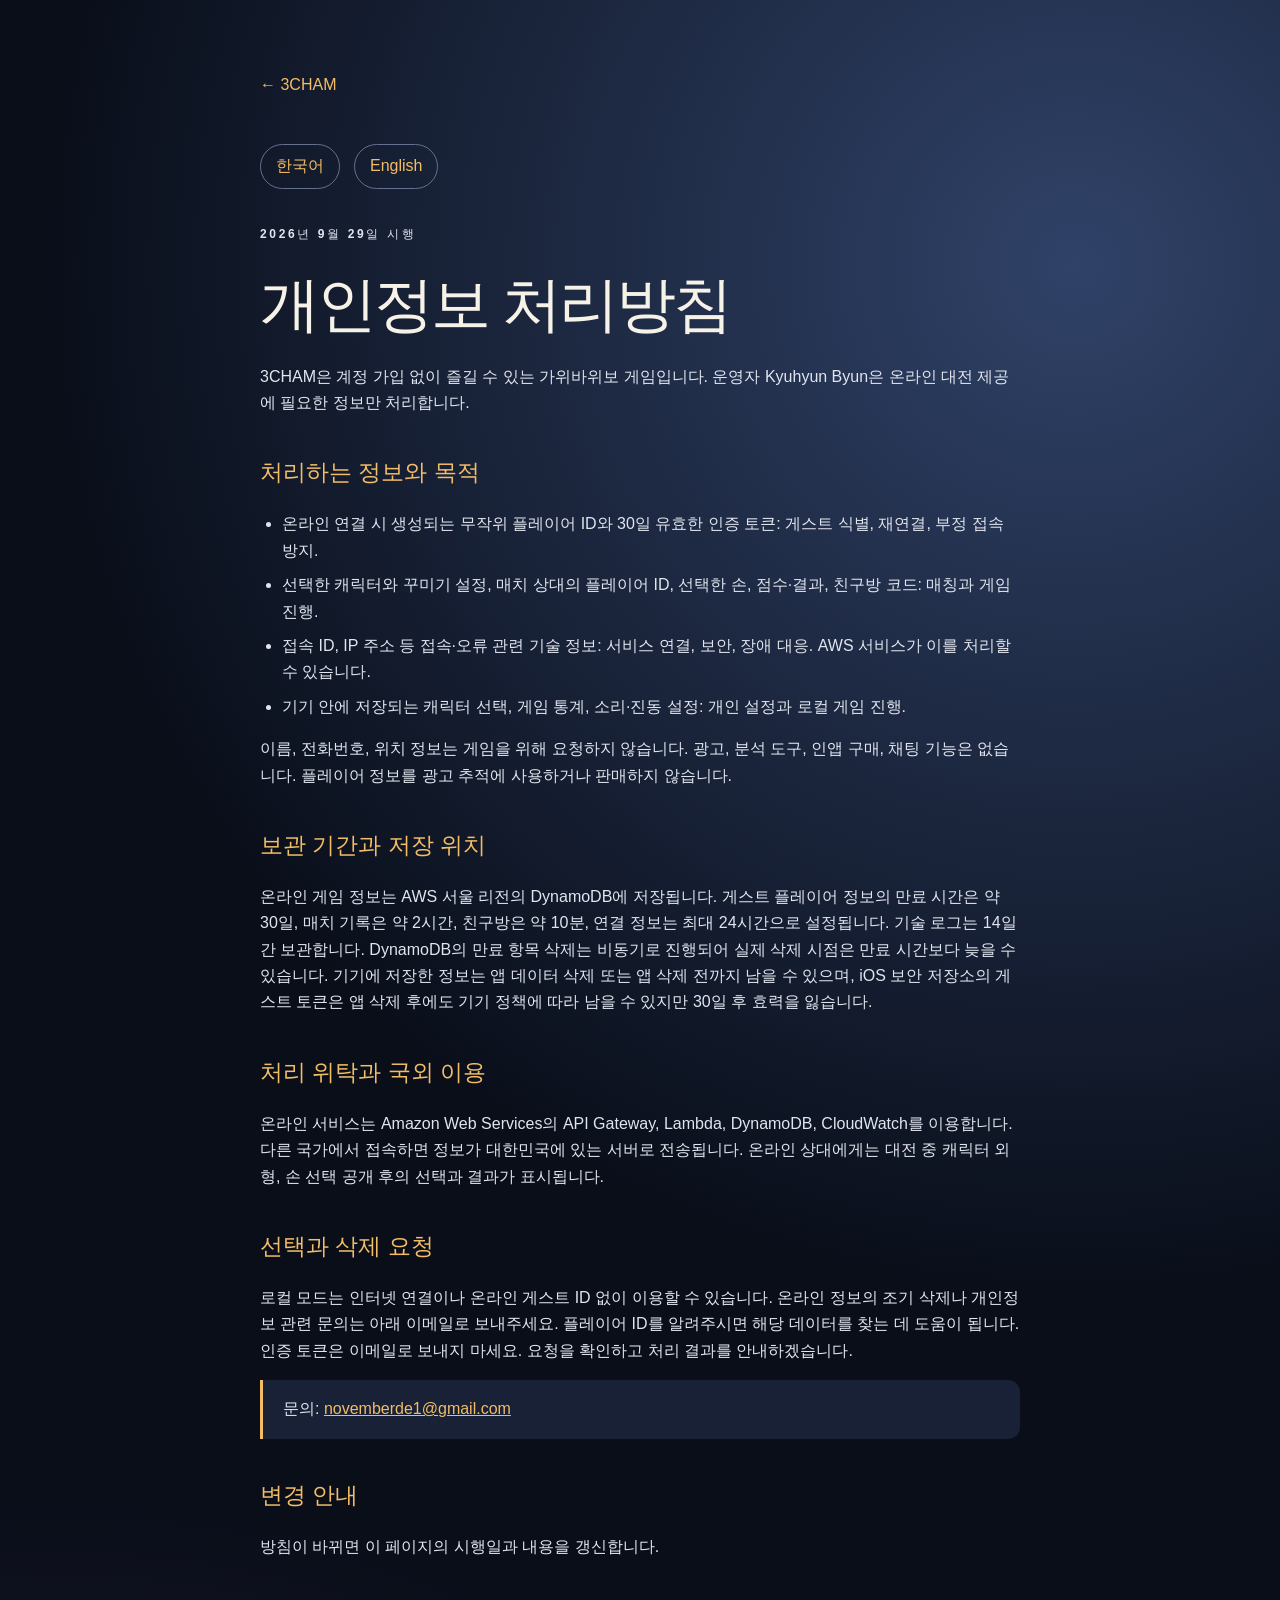
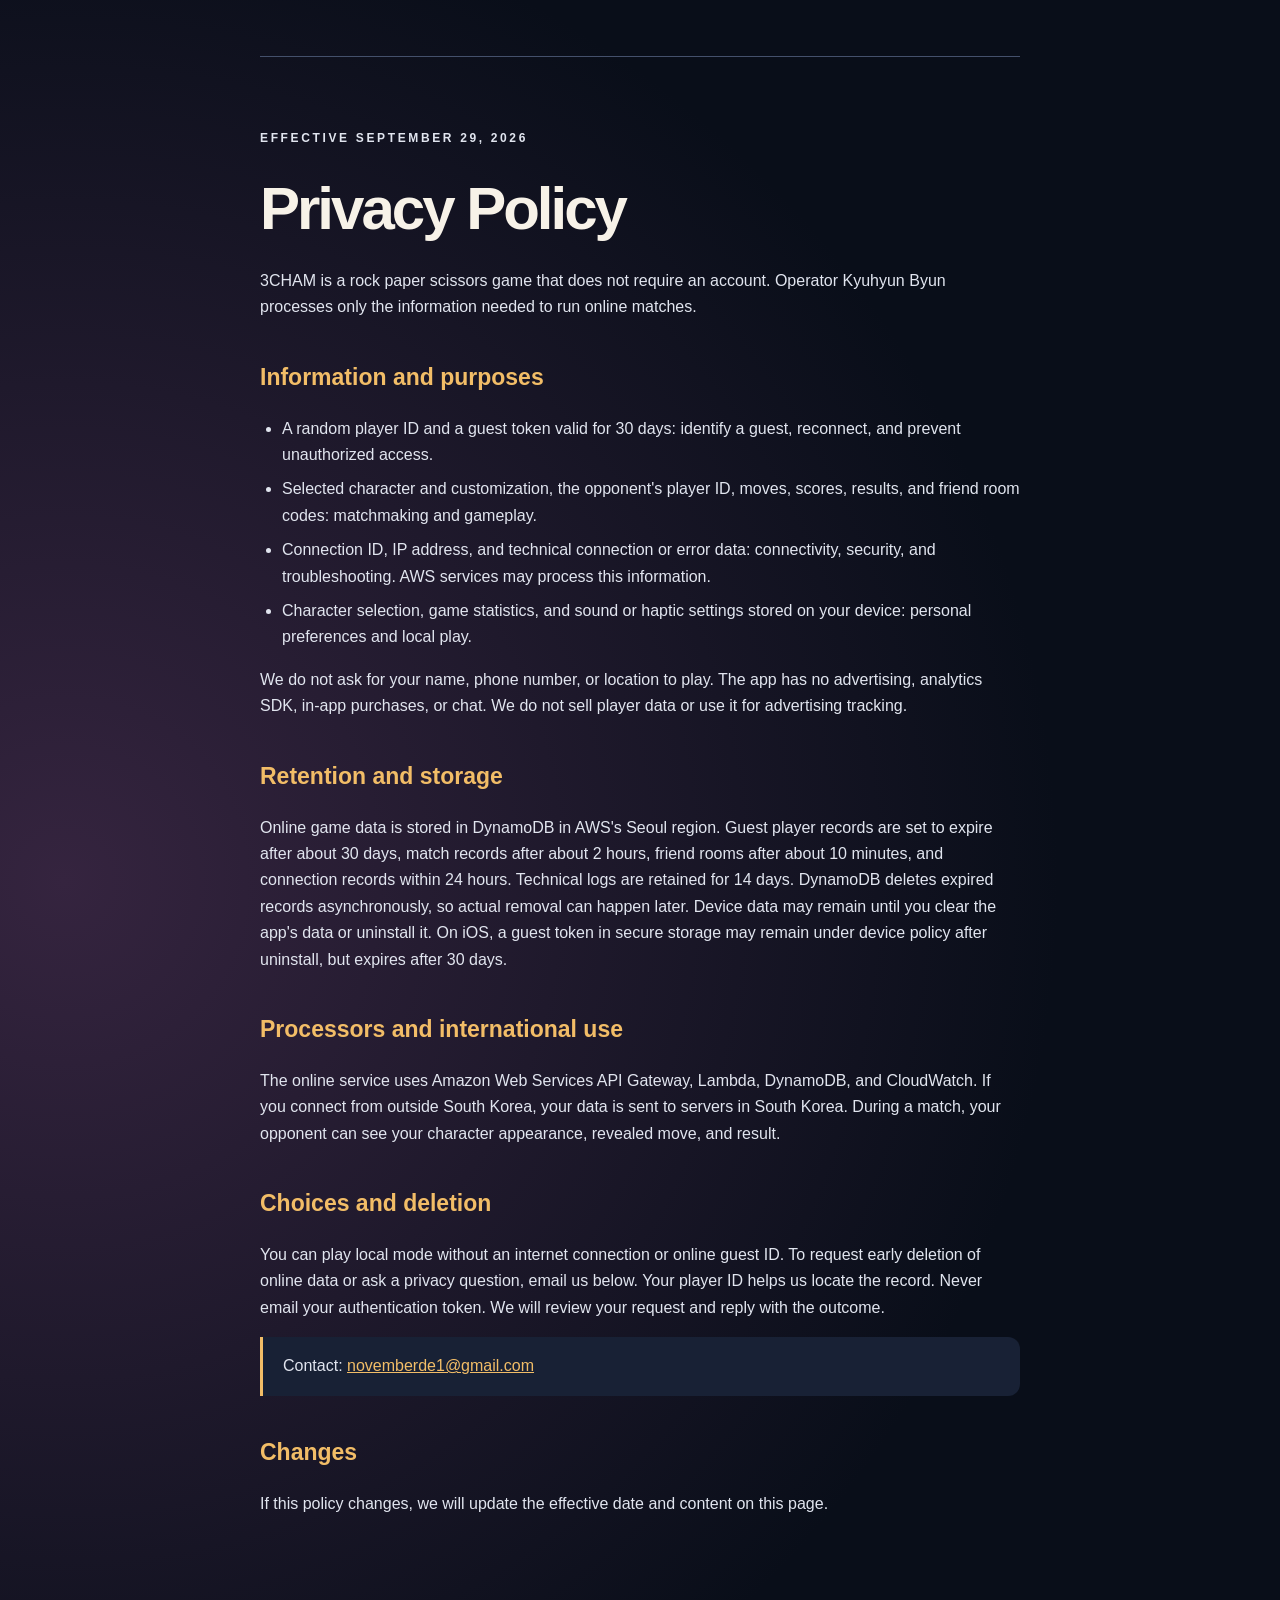
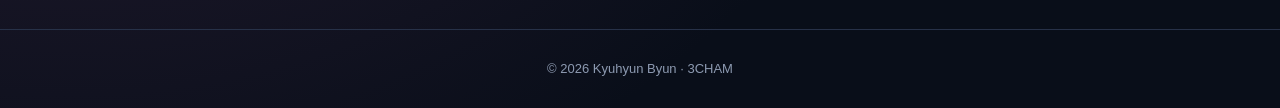
==== privacy.html @ 322a77de "Publish 3CHAM support and privacy pages" ====
<!doctype html>
<html lang="ko">
<head><meta charset="utf-8"><meta name="viewport" content="width=device-width, initial-scale=1"><meta name="color-scheme" content="dark"><title>3CHAM · 개인정보 처리방침 / Privacy Policy</title><link rel="stylesheet" href="style.css"></head>
<body><main class="shell article"><a class="toplink" href="index.html">← 3CHAM</a><nav class="switch" aria-label="Language"><a href="#ko">한국어</a><a href="#en">English</a></nav>
<section id="ko" lang="ko"><p class="eyebrow">2026년 9월 29일 시행</p><h1>개인정보 처리방침</h1>
<p>3CHAM은 계정 가입 없이 즐길 수 있는 가위바위보 게임입니다. 운영자 Kyuhyun Byun은 온라인 대전 제공에 필요한 정보만 처리합니다.</p>
<h2>처리하는 정보와 목적</h2><ul>
<li>온라인 연결 시 생성되는 무작위 플레이어 ID와 30일 유효한 인증 토큰: 게스트 식별, 재연결, 부정 접속 방지.</li>
<li>선택한 캐릭터와 꾸미기 설정, 매치 상대의 플레이어 ID, 선택한 손, 점수·결과, 친구방 코드: 매칭과 게임 진행.</li>
<li>접속 ID, IP 주소 등 접속·오류 관련 기술 정보: 서비스 연결, 보안, 장애 대응. AWS 서비스가 이를 처리할 수 있습니다.</li>
<li>기기 안에 저장되는 캐릭터 선택, 게임 통계, 소리·진동 설정: 개인 설정과 로컬 게임 진행.</li>
</ul><p>이름, 전화번호, 위치 정보는 게임을 위해 요청하지 않습니다. 광고, 분석 도구, 인앱 구매, 채팅 기능은 없습니다. 플레이어 정보를 광고 추적에 사용하거나 판매하지 않습니다.</p>
<h2>보관 기간과 저장 위치</h2><p>온라인 게임 정보는 AWS 서울 리전의 DynamoDB에 저장됩니다. 게스트 플레이어 정보의 만료 시간은 약 30일, 매치 기록은 약 2시간, 친구방은 약 10분, 연결 정보는 최대 24시간으로 설정됩니다. 기술 로그는 14일간 보관합니다. DynamoDB의 만료 항목 삭제는 비동기로 진행되어 실제 삭제 시점은 만료 시간보다 늦을 수 있습니다. 기기에 저장한 정보는 앱 데이터 삭제 또는 앱 삭제 전까지 남을 수 있으며, iOS 보안 저장소의 게스트 토큰은 앱 삭제 후에도 기기 정책에 따라 남을 수 있지만 30일 후 효력을 잃습니다.</p>
<h2>처리 위탁과 국외 이용</h2><p>온라인 서비스는 Amazon Web Services의 API Gateway, Lambda, DynamoDB, CloudWatch를 이용합니다. 다른 국가에서 접속하면 정보가 대한민국에 있는 서버로 전송됩니다. 온라인 상대에게는 대전 중 캐릭터 외형, 손 선택 공개 후의 선택과 결과가 표시됩니다.</p>
<h2>선택과 삭제 요청</h2><p>로컬 모드는 인터넷 연결이나 온라인 게스트 ID 없이 이용할 수 있습니다. 온라인 정보의 조기 삭제나 개인정보 관련 문의는 아래 이메일로 보내주세요. 플레이어 ID를 알려주시면 해당 데이터를 찾는 데 도움이 됩니다. 인증 토큰은 이메일로 보내지 마세요. 요청을 확인하고 처리 결과를 안내하겠습니다.</p>
<p class="note">문의: <a href="mailto:novemberde1@gmail.com?subject=3CHAM%20privacy">novemberde1@gmail.com</a></p>
<h2>변경 안내</h2><p>방침이 바뀌면 이 페이지의 시행일과 내용을 갱신합니다.</p></section>
<section id="en" lang="en"><p class="eyebrow">Effective September 29, 2026</p><h1>Privacy Policy</h1>
<p>3CHAM is a rock paper scissors game that does not require an account. Operator Kyuhyun Byun processes only the information needed to run online matches.</p>
<h2>Information and purposes</h2><ul>
<li>A random player ID and a guest token valid for 30 days: identify a guest, reconnect, and prevent unauthorized access.</li>
<li>Selected character and customization, the opponent's player ID, moves, scores, results, and friend room codes: matchmaking and gameplay.</li>
<li>Connection ID, IP address, and technical connection or error data: connectivity, security, and troubleshooting. AWS services may process this information.</li>
<li>Character selection, game statistics, and sound or haptic settings stored on your device: personal preferences and local play.</li>
</ul><p>We do not ask for your name, phone number, or location to play. The app has no advertising, analytics SDK, in-app purchases, or chat. We do not sell player data or use it for advertising tracking.</p>
<h2>Retention and storage</h2><p>Online game data is stored in DynamoDB in AWS's Seoul region. Guest player records are set to expire after about 30 days, match records after about 2 hours, friend rooms after about 10 minutes, and connection records within 24 hours. Technical logs are retained for 14 days. DynamoDB deletes expired records asynchronously, so actual removal can happen later. Device data may remain until you clear the app's data or uninstall it. On iOS, a guest token in secure storage may remain under device policy after uninstall, but expires after 30 days.</p>
<h2>Processors and international use</h2><p>The online service uses Amazon Web Services API Gateway, Lambda, DynamoDB, and CloudWatch. If you connect from outside South Korea, your data is sent to servers in South Korea. During a match, your opponent can see your character appearance, revealed move, and result.</p>
<h2>Choices and deletion</h2><p>You can play local mode without an internet connection or online guest ID. To request early deletion of online data or ask a privacy question, email us below. Your player ID helps us locate the record. Never email your authentication token. We will review your request and reply with the outcome.</p>
<p class="note">Contact: <a href="mailto:novemberde1@gmail.com?subject=3CHAM%20privacy">novemberde1@gmail.com</a></p>
<h2>Changes</h2><p>If this policy changes, we will update the effective date and content on this page.</p></section>
</main><footer>© 2026 Kyuhyun Byun · 3CHAM</footer></body></html>
---- style.css ----
:root{font-family:-apple-system,BlinkMacSystemFont,"Noto Sans KR","Segoe UI",sans-serif;color:#f7f2e8;background:#090e19;font-synthesis:none}
*{box-sizing:border-box}body{margin:0;min-height:100vh;background:radial-gradient(circle at 84% 8%,#304268 0,transparent 32%),radial-gradient(circle at 5% 75%,#35243f 0,transparent 36%),#090e19;line-height:1.65}
.shell{width:min(900px,calc(100% - 40px));margin:0 auto;padding:72px 0 96px}.eyebrow{font-size:12px;font-weight:800;letter-spacing:.22em;color:#f2bd67;text-transform:uppercase}h1{font-size:clamp(38px,8vw,78px);line-height:1.15;letter-spacing:-.05em;margin:25px 0}h1 span{color:#f2bd67}.lead{font-size:clamp(17px,2.5vw,22px);color:#d8dbe7;max-width:680px}
.cards{display:grid;grid-template-columns:repeat(auto-fit,minmax(240px,1fr));gap:16px;margin:45px 0}.cards a{display:grid;grid-template-columns:1fr auto;gap:4px;padding:26px;border:1px solid #63708f;background:#182135;border-radius:18px;color:inherit;text-decoration:none}.cards strong{font-size:21px}.cards span{grid-column:1;color:#adb8ce}.cards b{grid-column:2;grid-row:1/3;color:#f2bd67;font-size:24px}.cards a:hover,.cards a:focus-visible{border-color:#f2bd67;background:#202b44}.language{color:#adb8ce}.language a,a{color:#f2bd67}footer{padding:28px 20px;text-align:center;color:#8d9ab1;font-size:13px;border-top:1px solid #273148}
.article{max-width:760px}.toplink{display:inline-block;margin-bottom:26px;text-decoration:none}.article h1{font-size:clamp(36px,6vw,60px)}.article h2{font-size:23px;margin-top:38px;color:#f2bd67}.article p,.article li{color:#e1e5ef}.article ul{padding-left:22px}.article li{margin:8px 0}.article section{scroll-margin-top:24px}.article section+section{margin-top:96px;padding-top:60px;border-top:1px solid #44506b}.switch{display:flex;gap:14px;margin:20px 0 36px}.switch a{padding:8px 15px;border:1px solid #63708f;border-radius:999px;text-decoration:none}.note{padding:16px 20px;border-left:3px solid #f2bd67;background:#182135;border-radius:0 12px 12px 0}
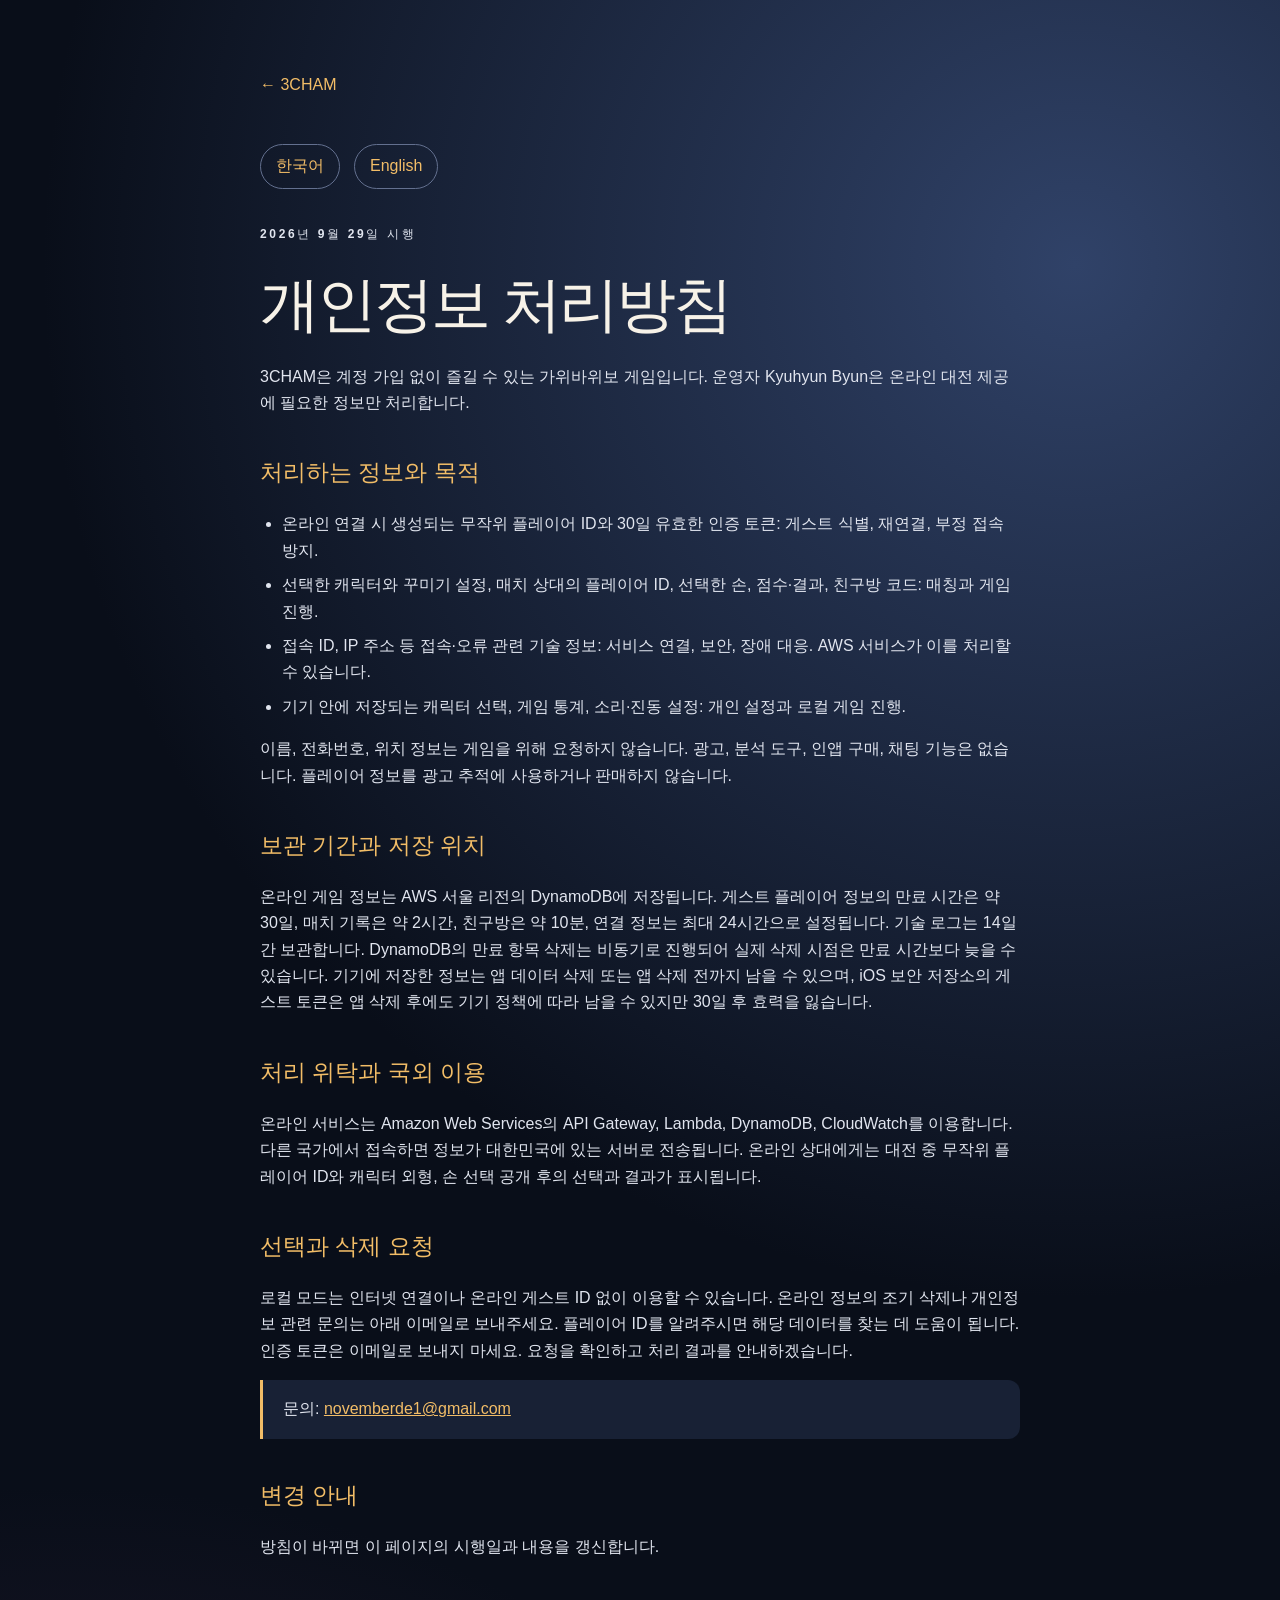
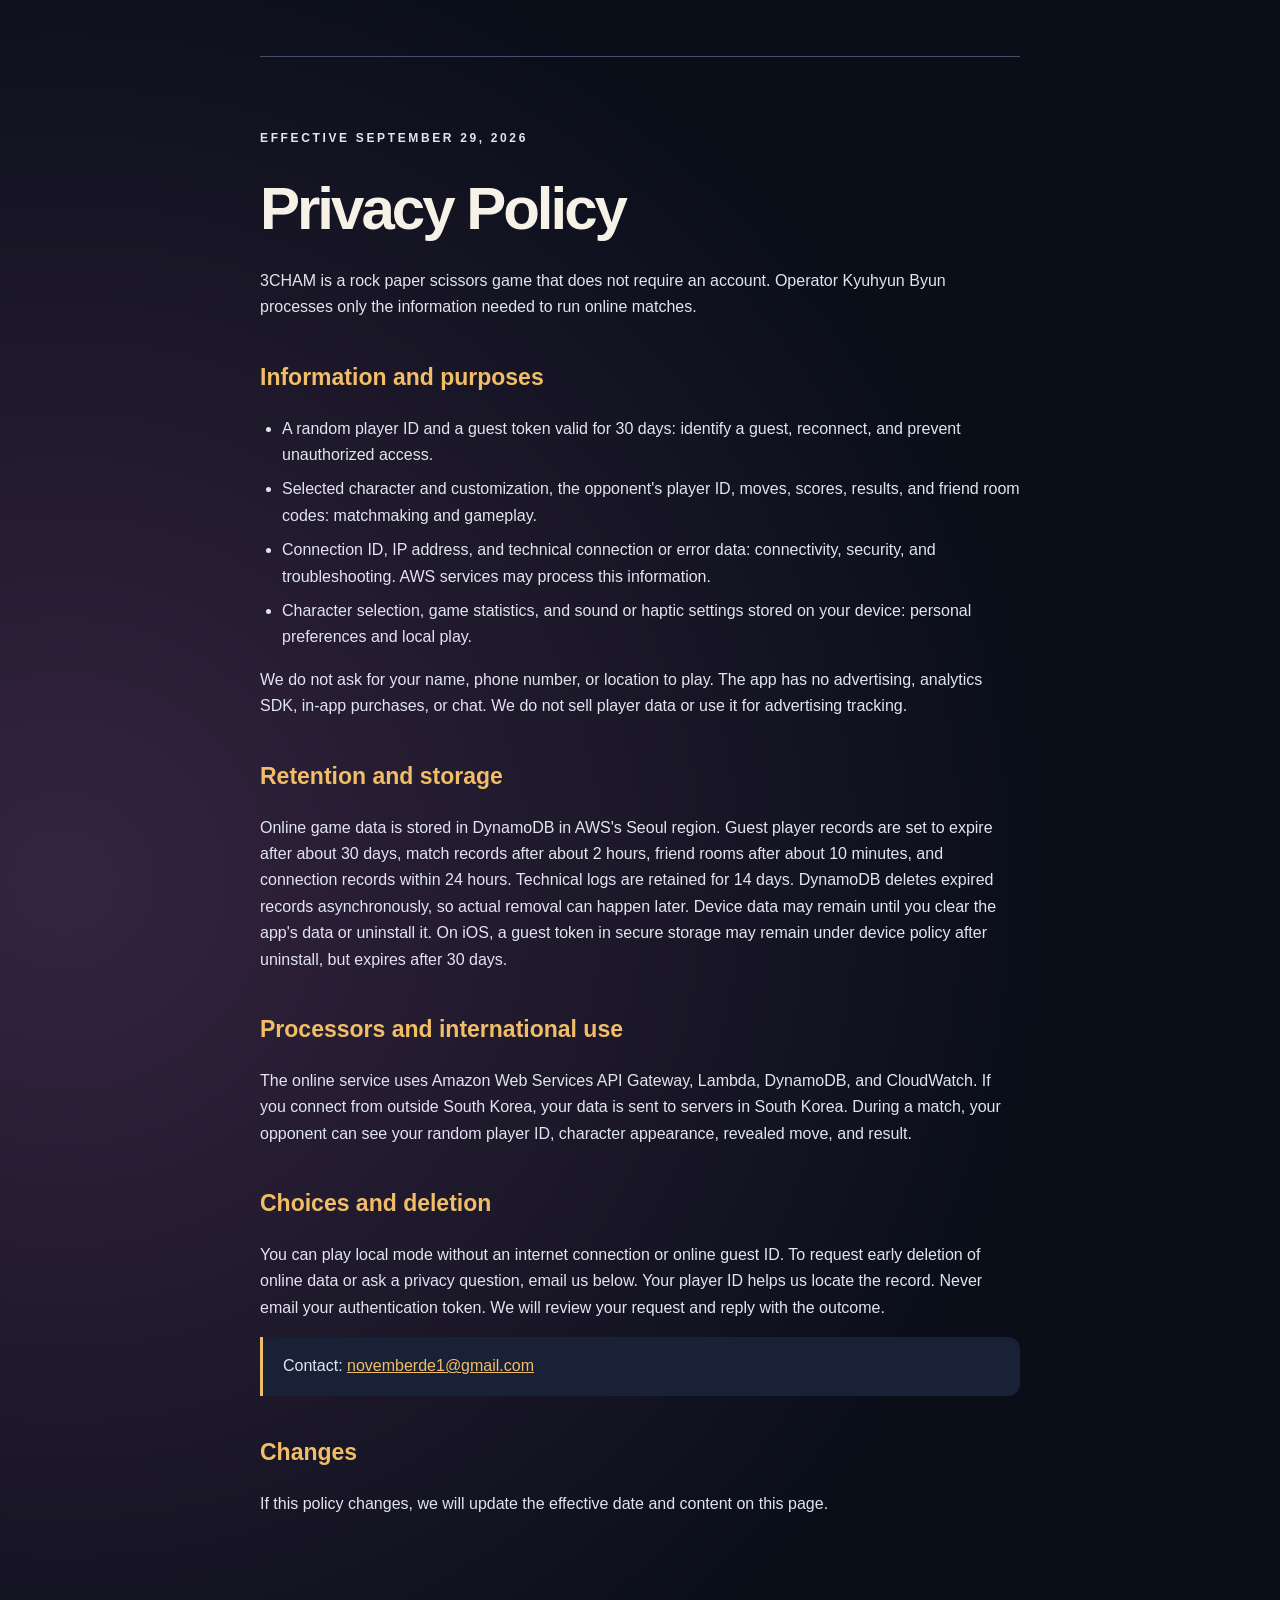
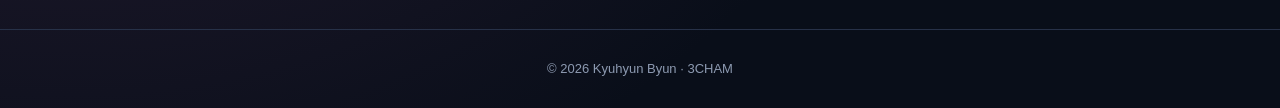
==== commit f8900521: "Clarify anonymous player ID visibility in online matches" ====
--- a/privacy.html
+++ b/privacy.html
@@ -11,7 +11,7 @@
 <li>기기 안에 저장되는 캐릭터 선택, 게임 통계, 소리·진동 설정: 개인 설정과 로컬 게임 진행.</li>
 </ul><p>이름, 전화번호, 위치 정보는 게임을 위해 요청하지 않습니다. 광고, 분석 도구, 인앱 구매, 채팅 기능은 없습니다. 플레이어 정보를 광고 추적에 사용하거나 판매하지 않습니다.</p>
 <h2>보관 기간과 저장 위치</h2><p>온라인 게임 정보는 AWS 서울 리전의 DynamoDB에 저장됩니다. 게스트 플레이어 정보의 만료 시간은 약 30일, 매치 기록은 약 2시간, 친구방은 약 10분, 연결 정보는 최대 24시간으로 설정됩니다. 기술 로그는 14일간 보관합니다. DynamoDB의 만료 항목 삭제는 비동기로 진행되어 실제 삭제 시점은 만료 시간보다 늦을 수 있습니다. 기기에 저장한 정보는 앱 데이터 삭제 또는 앱 삭제 전까지 남을 수 있으며, iOS 보안 저장소의 게스트 토큰은 앱 삭제 후에도 기기 정책에 따라 남을 수 있지만 30일 후 효력을 잃습니다.</p>
-<h2>처리 위탁과 국외 이용</h2><p>온라인 서비스는 Amazon Web Services의 API Gateway, Lambda, DynamoDB, CloudWatch를 이용합니다. 다른 국가에서 접속하면 정보가 대한민국에 있는 서버로 전송됩니다. 온라인 상대에게는 대전 중 캐릭터 외형, 손 선택 공개 후의 선택과 결과가 표시됩니다.</p>
+<h2>처리 위탁과 국외 이용</h2><p>온라인 서비스는 Amazon Web Services의 API Gateway, Lambda, DynamoDB, CloudWatch를 이용합니다. 다른 국가에서 접속하면 정보가 대한민국에 있는 서버로 전송됩니다. 온라인 상대에게는 대전 중 무작위 플레이어 ID와 캐릭터 외형, 손 선택 공개 후의 선택과 결과가 표시됩니다.</p>
 <h2>선택과 삭제 요청</h2><p>로컬 모드는 인터넷 연결이나 온라인 게스트 ID 없이 이용할 수 있습니다. 온라인 정보의 조기 삭제나 개인정보 관련 문의는 아래 이메일로 보내주세요. 플레이어 ID를 알려주시면 해당 데이터를 찾는 데 도움이 됩니다. 인증 토큰은 이메일로 보내지 마세요. 요청을 확인하고 처리 결과를 안내하겠습니다.</p>
 <p class="note">문의: <a href="mailto:novemberde1@gmail.com?subject=3CHAM%20privacy">novemberde1@gmail.com</a></p>
 <h2>변경 안내</h2><p>방침이 바뀌면 이 페이지의 시행일과 내용을 갱신합니다.</p></section>
@@ -24,7 +24,7 @@
 <li>Character selection, game statistics, and sound or haptic settings stored on your device: personal preferences and local play.</li>
 </ul><p>We do not ask for your name, phone number, or location to play. The app has no advertising, analytics SDK, in-app purchases, or chat. We do not sell player data or use it for advertising tracking.</p>
 <h2>Retention and storage</h2><p>Online game data is stored in DynamoDB in AWS's Seoul region. Guest player records are set to expire after about 30 days, match records after about 2 hours, friend rooms after about 10 minutes, and connection records within 24 hours. Technical logs are retained for 14 days. DynamoDB deletes expired records asynchronously, so actual removal can happen later. Device data may remain until you clear the app's data or uninstall it. On iOS, a guest token in secure storage may remain under device policy after uninstall, but expires after 30 days.</p>
-<h2>Processors and international use</h2><p>The online service uses Amazon Web Services API Gateway, Lambda, DynamoDB, and CloudWatch. If you connect from outside South Korea, your data is sent to servers in South Korea. During a match, your opponent can see your character appearance, revealed move, and result.</p>
+<h2>Processors and international use</h2><p>The online service uses Amazon Web Services API Gateway, Lambda, DynamoDB, and CloudWatch. If you connect from outside South Korea, your data is sent to servers in South Korea. During a match, your opponent can see your random player ID, character appearance, revealed move, and result.</p>
 <h2>Choices and deletion</h2><p>You can play local mode without an internet connection or online guest ID. To request early deletion of online data or ask a privacy question, email us below. Your player ID helps us locate the record. Never email your authentication token. We will review your request and reply with the outcome.</p>
 <p class="note">Contact: <a href="mailto:novemberde1@gmail.com?subject=3CHAM%20privacy">novemberde1@gmail.com</a></p>
 <h2>Changes</h2><p>If this policy changes, we will update the effective date and content on this page.</p></section>
